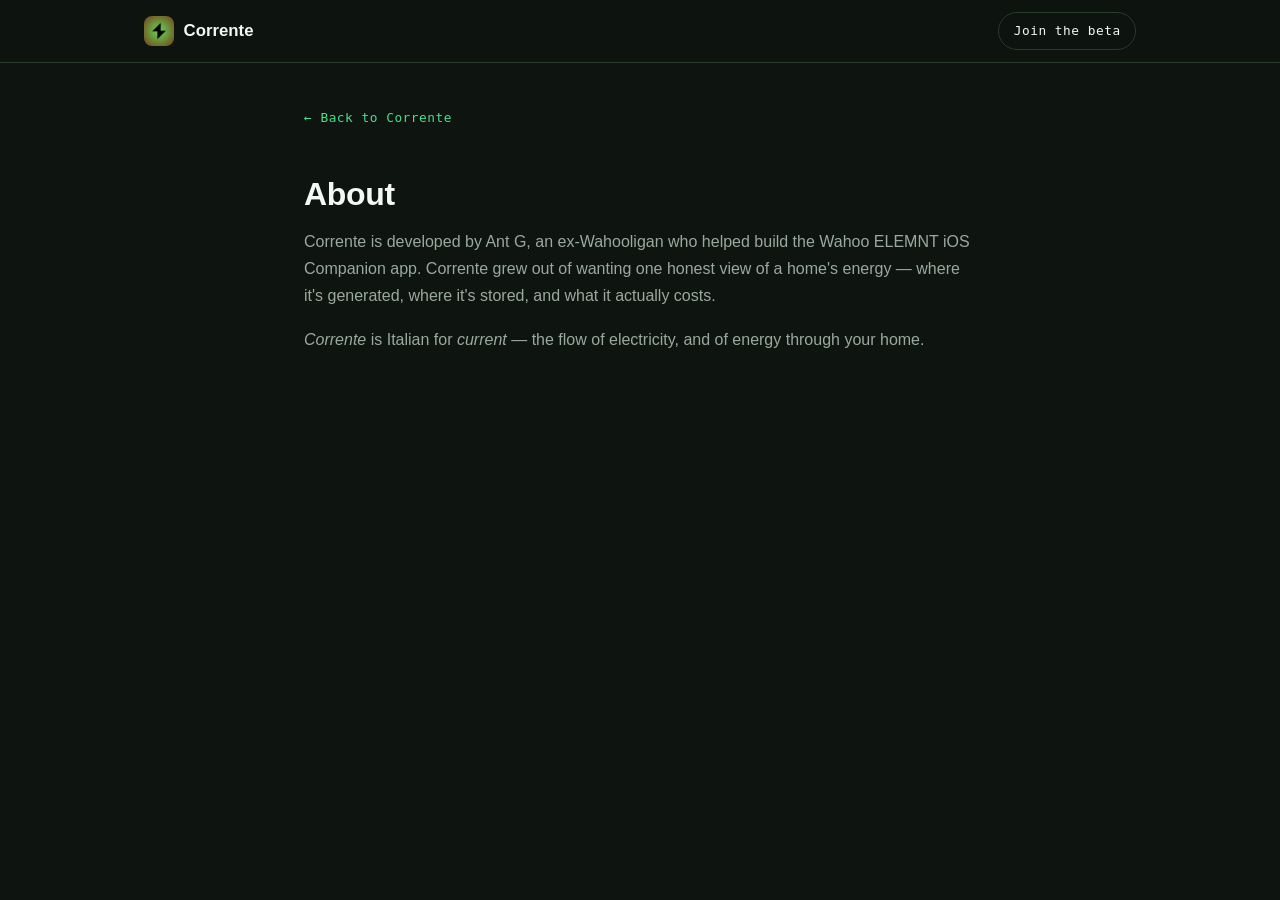
==== about.html @ 2350862c "Add Corrente marketing site Static site for the Corrente energy app, modelled on veloscope-web: - Da" ====
<!DOCTYPE html>
<html lang="en">
<head>
    <meta charset="utf-8">
    <meta name="viewport" content="width=device-width, initial-scale=1.0">
    <title>Corrente — About</title>
    <link rel="icon" type="image/png" href="images/icon.png">
    <link rel="stylesheet" href="styles.css?v=1">
</head>
<body>
    <nav class="site-nav">
        <div class="container">
            <a href="index.html" class="nav-brand">
                <img src="images/icon.png" alt="" width="30" height="30">
                Corrente
            </a>
            <!-- TODO: replace with your TestFlight public beta link -->
            <a href="https://testflight.apple.com/join/XXXXXXXX" class="nav-cta">Join the beta</a>
        </div>
    </nav>

    <main class="page">
        <a href="index.html" class="back-link">&larr; Back to Corrente</a>
        <h1>About</h1>
        <article>
            <p>Corrente is developed by Ant G, an ex-Wahooligan who helped build the Wahoo ELEMNT iOS Companion app. Corrente grew out of wanting one honest view of a home's energy — where it's generated, where it's stored, and what it actually costs.</p>
            <p><em>Corrente</em> is Italian for <em>current</em> — the flow of electricity, and of energy through your home.</p>
        </article>
    </main>
</body>
</html>
---- styles.css ----
/* ============================================================
   Corrente — "Your whole home's energy, in one view"
   Instrument-panel dark theme built from the app's own energy
   language: solar amber -> clean green -> grid blue.
   ============================================================ */

*,
*::before,
*::after {
    margin: 0;
    padding: 0;
    box-sizing: border-box;
}

:root {
    /* Surfaces */
    --ink: #0E140F;        /* instrument-panel base (green-tinted) */
    --panel: #161F18;      /* raised band / cards */
    --panel-2: #1E2A20;    /* cards on a panel band */
    --edge: #2A3A2D;       /* borders, dividers */

    /* Energy flow system */
    --clean: #48E08B;      /* battery / clean energy — signature accent */
    --solar: #F5B942;      /* solar generation */
    --grid: #5B9BD5;       /* grid import/export */
    --hot: #E5644D;        /* peak / high consumption */

    /* Type */
    --paper: #F4F7F5;      /* primary text */
    --muted: #9AA99F;      /* secondary text (AA on ink/panel) */

    /* Match the app: SF Pro for text, SF Mono for data */
    --font-display: -apple-system, BlinkMacSystemFont, "SF Pro Display", "Helvetica Neue", Arial, sans-serif;
    --font-body: -apple-system, BlinkMacSystemFont, "SF Pro Text", "Helvetica Neue", Arial, sans-serif;
    --font-mono: ui-monospace, SFMono-Regular, "SF Mono", Menlo, monospace;

    --maxw: 1040px;
    --radius: 14px;
}

/* ---- Base ---- */
html { scroll-behavior: smooth; }

body {
    font-family: var(--font-body);
    line-height: 1.7;
    color: var(--paper);
    background: var(--ink);
    -webkit-font-smoothing: antialiased;
    text-rendering: optimizeLegibility;
}

h1, h2, h3 {
    font-family: var(--font-display);
    line-height: 1.1;
    letter-spacing: -0.01em;
}

a { color: var(--clean); }

img { display: block; max-width: 100%; }

.container {
    max-width: var(--maxw);
    margin: 0 auto;
    padding: 0 1.5rem;
}

/* Mono eyebrow used across sections */
.kicker {
    display: inline-block;
    font-family: var(--font-mono);
    font-size: 0.75rem;
    font-weight: 500;
    letter-spacing: 0.22em;
    text-transform: uppercase;
    color: var(--clean);
}

/* Alternating band */
.band { background: var(--panel); }

/* Accessible focus */
:focus-visible {
    outline: 2px solid var(--clean);
    outline-offset: 3px;
    border-radius: 4px;
}

/* ---- Sticky nav ---- */
.site-nav {
    position: sticky;
    top: 0;
    z-index: 20;
    background: rgba(14, 20, 15, 0.82);
    backdrop-filter: saturate(140%) blur(12px);
    border-bottom: 1px solid var(--edge);
}

.site-nav .container {
    display: flex;
    align-items: center;
    justify-content: space-between;
    padding-top: 0.75rem;
    padding-bottom: 0.75rem;
}

.nav-brand {
    display: flex;
    align-items: center;
    gap: 0.6rem;
    font-family: var(--font-display);
    font-weight: 700;
    font-size: 1.05rem;
    color: var(--paper);
    text-decoration: none;
}

.nav-brand img {
    width: 30px;
    height: 30px;
    border-radius: 8px;
}

.nav-cta {
    font-family: var(--font-mono);
    font-size: 0.8rem;
    letter-spacing: 0.04em;
    color: var(--paper);
    text-decoration: none;
    border: 1px solid var(--edge);
    padding: 0.45rem 0.9rem;
    border-radius: 100px;
    transition: border-color 0.2s, color 0.2s;
}

.nav-cta:hover { border-color: var(--clean); color: var(--clean); }

/* ---- Hero ---- */
.hero {
    padding: 5rem 0 4.5rem;
    border-bottom: 1px solid var(--edge);
}

.hero .container {
    display: grid;
    grid-template-columns: 1.15fr 0.85fr;
    gap: 3rem;
    align-items: center;
}

.hero-copy .kicker { margin-bottom: 1.25rem; }

.hero h1 {
    font-size: clamp(2.5rem, 6vw, 4rem);
    font-weight: 700;
    line-height: 1.04;
    margin-bottom: 1.25rem;
}

.hero h1 .accent { color: var(--clean); }

.hero .lead {
    font-size: 1.2rem;
    color: var(--muted);
    max-width: 34ch;
    margin-bottom: 2rem;
}

.hero-actions {
    display: flex;
    flex-direction: column;
    align-items: flex-start;
    gap: 0.75rem;
}

/* TestFlight beta badge */
.tf-badge {
    display: inline-flex;
    align-items: center;
    gap: 0.6rem;
    font-family: var(--font-mono);
    font-size: 0.85rem;
    letter-spacing: 0.02em;
    color: var(--ink);
    background: var(--clean);
    padding: 0.7rem 1.25rem;
    border-radius: 100px;
    text-decoration: none;
    font-weight: 600;
    transition: transform 0.2s, box-shadow 0.2s;
}

.tf-badge:hover {
    transform: translateY(-1px);
    box-shadow: 0 8px 24px rgba(72, 224, 139, 0.25);
}

.price-line {
    font-family: var(--font-mono);
    font-size: 0.8rem;
    color: var(--muted);
    letter-spacing: 0.02em;
}

/* ---- Signature: live energy-flow diagram ---- */
.flow {
    justify-self: center;
    width: 100%;
    max-width: 320px;
    aspect-ratio: 1;
    background:
        radial-gradient(60% 60% at 50% 50%, rgba(72, 224, 139, 0.08), transparent 70%),
        var(--panel);
    border: 1px solid var(--edge);
    border-radius: var(--radius);
    position: relative;
    overflow: hidden;
}

/* central home hub */
.flow__home {
    position: absolute;
    top: 50%;
    left: 50%;
    width: 72px;
    height: 72px;
    margin: -36px 0 0 -36px;
    border-radius: 18px;
    background: var(--panel-2);
    border: 1px solid var(--edge);
    display: grid;
    place-items: center;
    font-family: var(--font-mono);
    font-size: 0.6rem;
    letter-spacing: 0.14em;
    color: var(--paper);
    box-shadow: 0 0 0 6px rgba(72, 224, 139, 0.06);
    z-index: 2;
}

/* the three source nodes */
.flow__node {
    position: absolute;
    display: grid;
    place-items: center;
    width: 54px;
    height: 54px;
    border-radius: 14px;
    background: var(--panel-2);
    border: 1px solid var(--edge);
    font-family: var(--font-mono);
    font-size: 0.55rem;
    letter-spacing: 0.1em;
    z-index: 2;
}

.flow__node--solar   { top: 8%;  left: 50%; margin-left: -27px; color: var(--solar); border-color: rgba(245, 185, 66, 0.4); }
.flow__node--battery { bottom: 12%; left: 12%; color: var(--clean); border-color: rgba(72, 224, 139, 0.4); }
.flow__node--grid    { bottom: 12%; right: 12%; color: var(--grid); border-color: rgba(91, 155, 213, 0.4); }

/* flow lanes — connect each node to the hub */
.flow__lane {
    position: absolute;
    left: 50%;
    top: 50%;
    height: 2px;
    transform-origin: left center;
    background: linear-gradient(90deg, var(--edge), rgba(42, 58, 45, 0.15));
    z-index: 1;
}

/* animated pulse riding each lane */
.flow__lane::after {
    content: "";
    position: absolute;
    top: 50%;
    width: 7px;
    height: 7px;
    margin-top: -3.5px;
    border-radius: 50%;
    left: 0;
}

.flow__lane--solar   { width: 33%; transform: rotate(-90deg); }
.flow__lane--battery { width: 30%; transform: rotate(150deg); }
.flow__lane--grid    { width: 30%; transform: rotate(30deg); }

.flow__lane--solar::after   { background: var(--solar); box-shadow: 0 0 10px var(--solar); }
.flow__lane--battery::after { background: var(--clean); box-shadow: 0 0 10px var(--clean); }
.flow__lane--grid::after    { background: var(--grid);  box-shadow: 0 0 10px var(--grid); }

@media (prefers-reduced-motion: no-preference) {
    /* solar flows IN to home; battery/grid pulse toward home too */
    .flow__lane--solar::after   { animation: flowIn 2.2s linear infinite; }
    .flow__lane--battery::after { animation: flowIn 2.8s linear infinite 0.6s; }
    .flow__lane--grid::after    { animation: flowIn 3.4s linear infinite 1.1s; }
}

@keyframes flowIn {
    /* travel from the source node (outer end) toward HOME (hub at 4%) */
    0%   { left: 92%; opacity: 0; }
    12%  { opacity: 1; }
    88%  { opacity: 1; }
    100% { left: 4%;  opacity: 0; }
}

/* ---- Spotlight: true cost ---- */
.spotlight { padding: 4.5rem 0; }

.spotlight .container {
    display: grid;
    grid-template-columns: 1.1fr 0.9fr;
    gap: 3rem;
    align-items: center;
}

.spotlight-copy .kicker { margin-bottom: 0.75rem; }

.spotlight-copy h2 {
    font-size: clamp(1.75rem, 4vw, 2.25rem);
    font-weight: 700;
    margin-bottom: 1rem;
}

.spotlight-copy p {
    color: var(--muted);
    font-size: 1.1rem;
}

.spotlight-list {
    list-style: none;
    display: flex;
    flex-direction: column;
    gap: 0.85rem;
}

.spotlight-list li {
    color: var(--muted);
    padding: 1rem 1.15rem;
    background: var(--panel-2);
    border: 1px solid var(--edge);
    border-left: 3px solid var(--clean);
    border-radius: var(--radius);
}

.spotlight-list li span {
    color: var(--paper);
    font-weight: 600;
}

/* ---- Section headers ---- */
.section-head {
    text-align: center;
    margin-bottom: 2.75rem;
}

.section-head .kicker { margin-bottom: 0.75rem; }

.section-head h2 {
    font-size: clamp(1.75rem, 4vw, 2.25rem);
    font-weight: 700;
}

.section-head p {
    color: var(--muted);
    font-size: 1.1rem;
    margin-top: 0.5rem;
}

/* ---- Features ---- */
.features { padding: 4.5rem 0; }

.feature-grid {
    display: grid;
    grid-template-columns: repeat(auto-fit, minmax(250px, 1fr));
    gap: 1.25rem;
}

.feature {
    padding: 1.5rem;
    border-radius: var(--radius);
    background: var(--panel);
    border: 1px solid var(--edge);
    transition: border-color 0.2s, transform 0.2s;
}

.feature:hover { border-color: var(--clean); transform: translateY(-2px); }

.feature h3 {
    font-size: 1.1rem;
    font-weight: 500;
    margin-bottom: 0.5rem;
    color: var(--paper);
}

.feature p { color: var(--muted); }

/* ---- Supported sources ---- */
.sources {
    padding: 4.5rem 0;
    text-align: center;
}

.sources h2 {
    font-size: clamp(1.75rem, 4vw, 2.25rem);
    font-weight: 700;
    margin-bottom: 0.75rem;
}

.sources > .container > p {
    color: var(--muted);
    font-size: 1.1rem;
    max-width: 46ch;
    margin: 0 auto 2.5rem;
}

.source-grid {
    display: grid;
    grid-template-columns: repeat(auto-fit, minmax(220px, 1fr));
    gap: 1.25rem;
    max-width: 760px;
    margin: 0 auto;
    text-align: left;
}

.source {
    padding: 1.5rem;
    border-radius: var(--radius);
    background: var(--panel-2);
    border: 1px solid var(--edge);
    border-left: 3px solid var(--clean);
}

.source h3 {
    font-size: 1.05rem;
    font-weight: 600;
    margin-bottom: 0.35rem;
    color: var(--paper);
}

.source p {
    color: var(--muted);
    font-size: 0.95rem;
}

/* ---- Privacy highlight ---- */
.privacy-note band { }

.privacy-note {
    padding: 4rem 0;
    text-align: center;
}

.privacy-note h2 {
    font-size: 1.5rem;
    font-weight: 700;
    margin-bottom: 1rem;
}

.privacy-note p {
    color: var(--muted);
    max-width: 52ch;
    margin: 0 auto 0.75rem;
    font-size: 1.05rem;
}

.privacy-note a { text-decoration: none; }
.privacy-note a:hover { text-decoration: underline; }

/* ---- Pricing / CTA ---- */
.pricing { padding: 4.5rem 0; text-align: center; }

.pricing h2 {
    font-size: 1.5rem;
    font-weight: 700;
    margin-bottom: 1rem;
}

.pricing p {
    color: var(--muted);
    max-width: 500px;
    margin: 0 auto 1.75rem;
    font-size: 1.1rem;
}

.pricing .hero-actions { align-items: center; }

/* ---- Footer ---- */
footer {
    border-top: 1px solid var(--edge);
    padding: 2.5rem 0;
}

footer nav {
    display: flex;
    justify-content: center;
    gap: 2rem;
    flex-wrap: wrap;
}

footer a {
    color: var(--muted);
    text-decoration: none;
    font-size: 0.95rem;
}

footer a:hover { color: var(--clean); }

/* ---- Shared sub-page (about / contact / privacy) ---- */
.page {
    max-width: 720px;
    margin: 0 auto;
    padding: 2.5rem 1.5rem 4rem;
}

.page h1 {
    font-size: 2rem;
    font-weight: 700;
    margin: 1.5rem 0 1rem;
}

.page h2 {
    font-size: 1.25rem;
    font-weight: 500;
    margin: 1.75rem 0 0.75rem;
}

.page p { color: var(--muted); margin-bottom: 1rem; }

.page a { color: var(--clean); text-decoration: none; }
.page a:hover { text-decoration: underline; }

.page section { margin-bottom: 0.5rem; }

.back-link {
    display: inline-block;
    font-family: var(--font-mono);
    font-size: 0.8rem;
    letter-spacing: 0.04em;
    margin-bottom: 1.5rem;
    color: var(--muted);
    text-decoration: none;
}

.back-link:hover { color: var(--clean); }

.page-image {
    width: 100%;
    height: auto;
    border-radius: var(--radius);
    border: 1px solid var(--edge);
    margin-bottom: 1.5rem;
}

/* ---- Responsive ---- */
@media (max-width: 768px) {
    .hero {
        padding: 3.5rem 0 3rem;
    }

    .hero .container {
        grid-template-columns: 1fr;
        gap: 2.5rem;
    }

    .hero-copy { order: 2; }
    .flow { order: 1; max-width: 280px; }

    .hero .lead { max-width: none; }

    .spotlight .container {
        grid-template-columns: 1fr;
        gap: 2rem;
    }
}

@media (max-width: 640px) {
    .features,
    .pricing,
    .sources,
    .privacy-note { padding: 3rem 0; }
}
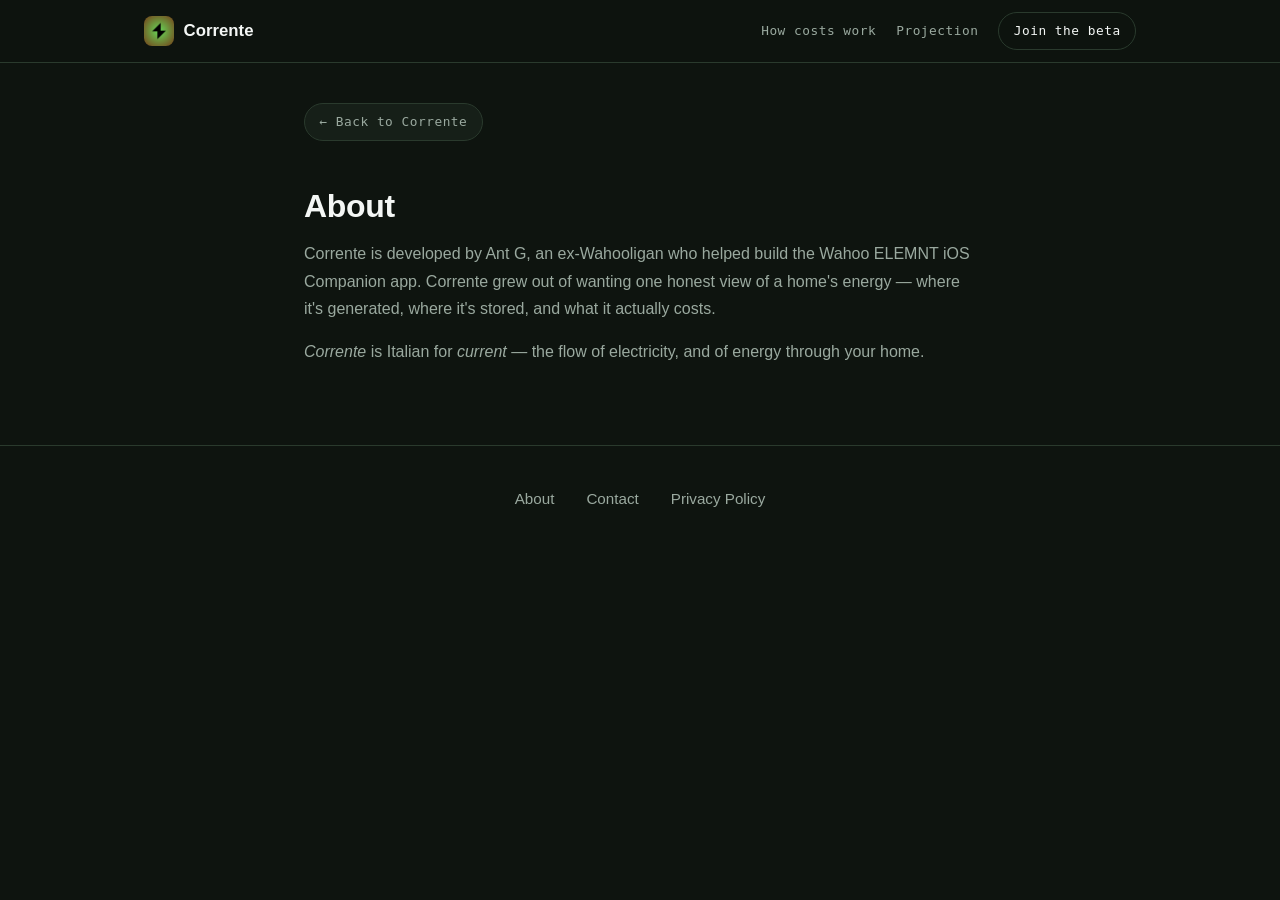
==== commit 9234426e: "Updated for generation allocation." ====
--- a/about.html
+++ b/about.html
@@ -4,8 +4,9 @@
     <meta charset="utf-8">
     <meta name="viewport" content="width=device-width, initial-scale=1.0">
     <title>Corrente — About</title>
+    <meta name="description" content="Corrente is an iOS app for whole-home energy — built by Ant G, an ex-Wahooligan, to give one honest view of what your energy costs.">
     <link rel="icon" type="image/png" href="images/icon.png">
-    <link rel="stylesheet" href="styles.css?v=1">
+    <link rel="stylesheet" href="styles.css?v=7">
 </head>
 <body>
     <nav class="site-nav">
@@ -14,8 +15,11 @@
                 <img src="images/icon.png" alt="" width="30" height="30">
                 Corrente
             </a>
-            <!-- TODO: replace with your TestFlight public beta link -->
-            <a href="https://testflight.apple.com/join/XXXXXXXX" class="nav-cta">Join the beta</a>
+            <div class="nav-links">
+                <a href="circuit-cost.html" class="nav-link">How costs work</a>
+                <a href="prediction.html" class="nav-link">Projection</a>
+                <a href="https://testflight.apple.com/join/Kmp21WzR" class="nav-cta">Join the beta</a>
+            </div>
         </div>
     </nav>
 
@@ -27,5 +31,15 @@
             <p><em>Corrente</em> is Italian for <em>current</em> — the flow of electricity, and of energy through your home.</p>
         </article>
     </main>
+
+    <footer>
+        <div class="container">
+            <nav>
+                <a href="about.html">About</a>
+                <a href="contact.html">Contact</a>
+                <a href="privacy-policy.html">Privacy Policy</a>
+            </nav>
+        </div>
+    </footer>
 </body>
 </html>
--- a/styles.css
+++ b/styles.css
@@ -121,6 +121,24 @@
     height: 30px;
     border-radius: 8px;
 }
+
+.nav-links {
+    display: flex;
+    align-items: center;
+    gap: 1.25rem;
+}
+
+.nav-link {
+    font-family: var(--font-mono);
+    font-size: 0.8rem;
+    letter-spacing: 0.04em;
+    color: var(--muted);
+    text-decoration: none;
+    transition: color 0.2s;
+}
+
+.nav-link:hover { color: var(--paper); }
+.nav-link.current { color: var(--clean); }
 
 .nav-cta {
     font-family: var(--font-mono);
@@ -203,106 +221,25 @@
     letter-spacing: 0.02em;
 }
 
-/* ---- Signature: live energy-flow diagram ---- */
-.flow {
+/* ---- Signature: live energy-flow diagram (real app capture) ---- */
+.hero-shot {
     justify-self: center;
     width: 100%;
-    max-width: 320px;
-    aspect-ratio: 1;
+    max-width: 340px;
+    padding: 1.25rem;
     background:
-        radial-gradient(60% 60% at 50% 50%, rgba(72, 224, 139, 0.08), transparent 70%),
-        var(--panel);
+        radial-gradient(60% 60% at 50% 45%, rgba(72, 224, 139, 0.10), transparent 70%),
+        #000;
     border: 1px solid var(--edge);
     border-radius: var(--radius);
-    position: relative;
     overflow: hidden;
-}
-
-/* central home hub */
-.flow__home {
-    position: absolute;
-    top: 50%;
-    left: 50%;
-    width: 72px;
-    height: 72px;
-    margin: -36px 0 0 -36px;
-    border-radius: 18px;
-    background: var(--panel-2);
-    border: 1px solid var(--edge);
-    display: grid;
-    place-items: center;
-    font-family: var(--font-mono);
-    font-size: 0.6rem;
-    letter-spacing: 0.14em;
-    color: var(--paper);
-    box-shadow: 0 0 0 6px rgba(72, 224, 139, 0.06);
-    z-index: 2;
-}
-
-/* the three source nodes */
-.flow__node {
-    position: absolute;
-    display: grid;
-    place-items: center;
-    width: 54px;
-    height: 54px;
-    border-radius: 14px;
-    background: var(--panel-2);
-    border: 1px solid var(--edge);
-    font-family: var(--font-mono);
-    font-size: 0.55rem;
-    letter-spacing: 0.1em;
-    z-index: 2;
-}
-
-.flow__node--solar   { top: 8%;  left: 50%; margin-left: -27px; color: var(--solar); border-color: rgba(245, 185, 66, 0.4); }
-.flow__node--battery { bottom: 12%; left: 12%; color: var(--clean); border-color: rgba(72, 224, 139, 0.4); }
-.flow__node--grid    { bottom: 12%; right: 12%; color: var(--grid); border-color: rgba(91, 155, 213, 0.4); }
-
-/* flow lanes — connect each node to the hub */
-.flow__lane {
-    position: absolute;
-    left: 50%;
-    top: 50%;
-    height: 2px;
-    transform-origin: left center;
-    background: linear-gradient(90deg, var(--edge), rgba(42, 58, 45, 0.15));
-    z-index: 1;
-}
-
-/* animated pulse riding each lane */
-.flow__lane::after {
-    content: "";
-    position: absolute;
-    top: 50%;
-    width: 7px;
-    height: 7px;
-    margin-top: -3.5px;
-    border-radius: 50%;
-    left: 0;
-}
-
-.flow__lane--solar   { width: 33%; transform: rotate(-90deg); }
-.flow__lane--battery { width: 30%; transform: rotate(150deg); }
-.flow__lane--grid    { width: 30%; transform: rotate(30deg); }
-
-.flow__lane--solar::after   { background: var(--solar); box-shadow: 0 0 10px var(--solar); }
-.flow__lane--battery::after { background: var(--clean); box-shadow: 0 0 10px var(--clean); }
-.flow__lane--grid::after    { background: var(--grid);  box-shadow: 0 0 10px var(--grid); }
-
-@media (prefers-reduced-motion: no-preference) {
-    /* solar flows IN to home; battery/grid pulse toward home too */
-    .flow__lane--solar::after   { animation: flowIn 2.2s linear infinite; }
-    .flow__lane--battery::after { animation: flowIn 2.8s linear infinite 0.6s; }
-    .flow__lane--grid::after    { animation: flowIn 3.4s linear infinite 1.1s; }
-}
-
-@keyframes flowIn {
-    /* travel from the source node (outer end) toward HOME (hub at 4%) */
-    0%   { left: 92%; opacity: 0; }
-    12%  { opacity: 1; }
-    88%  { opacity: 1; }
-    100% { left: 4%;  opacity: 0; }
+    box-shadow: 0 20px 50px rgba(0, 0, 0, 0.35);
+}
+
+.hero-shot img {
+    display: block;
+    width: 100%;
+    height: auto;
 }
 
 /* ---- Spotlight: true cost ---- */
@@ -347,6 +284,70 @@
 .spotlight-list li span {
     color: var(--paper);
     font-weight: 600;
+}
+
+.spotlight-cta,
+.pill-link {
+    margin-top: 1.5rem;
+}
+
+.spotlight-cta a,
+.pill-link a {
+    display: inline-flex;
+    align-items: center;
+    gap: 0.5rem;
+    font-family: var(--font-mono);
+    font-size: 0.85rem;
+    letter-spacing: 0.04em;
+    color: var(--clean);
+    text-decoration: none;
+    padding: 0.6rem 1.1rem;
+    border: 1px solid var(--clean);
+    border-radius: 100px;
+    transition: background 0.2s, color 0.2s;
+}
+
+.spotlight-cta a:hover,
+.pill-link a:hover {
+    background: var(--clean);
+    color: var(--ink);
+}
+
+/* ---- In-development callout ---- */
+.in-progress {
+    padding: 4rem 0;
+    text-align: center;
+}
+
+.in-progress .kicker { margin-bottom: 0.75rem; }
+
+.in-progress h2 {
+    font-size: clamp(1.6rem, 3.5vw, 2rem);
+    font-weight: 700;
+    margin-bottom: 1rem;
+}
+
+.in-progress p {
+    color: var(--muted);
+    max-width: 640px;
+    margin: 0 auto 0.85rem;
+}
+
+.in-progress .pill-link { margin-top: 1.75rem; }
+
+/* Headline proof line under the spotlight, spanning both columns */
+.spotlight-proof {
+    grid-column: 1 / -1;
+    display: flex;
+    flex-wrap: wrap;
+    align-items: center;
+    justify-content: center;
+    gap: 1.25rem;
+    margin-top: 1rem;
+    padding: 1.5rem;
+    background: var(--ink);
+    border: 1px solid var(--edge);
+    border-radius: var(--radius);
 }
 
 /* ---- Section headers ---- */
@@ -395,6 +396,108 @@
 }
 
 .feature p { color: var(--muted); }
+
+.feature-link {
+    margin-top: 0.9rem;
+    font-family: var(--font-mono);
+    font-size: 0.82rem;
+    letter-spacing: 0.02em;
+}
+
+.feature-link a {
+    color: var(--clean);
+    text-decoration: none;
+}
+
+.feature-link a:hover { text-decoration: underline; }
+
+/* ---- Showcase: real screenshots ---- */
+.showcase { padding: 4.5rem 0; }
+
+.shot-scroller {
+    display: flex;
+    align-items: center;
+    gap: 0.75rem;
+}
+
+.shot-nav {
+    flex: 0 0 auto;
+    width: 44px;
+    height: 44px;
+    border-radius: 50%;
+    border: 1px solid var(--edge);
+    background: var(--panel);
+    color: var(--paper);
+    font-size: 1.6rem;
+    line-height: 1;
+    display: flex;
+    align-items: center;
+    justify-content: center;
+    cursor: pointer;
+    transition: background 0.2s, border-color 0.2s, opacity 0.2s;
+}
+
+.shot-nav:hover { border-color: var(--clean); background: var(--edge); }
+.shot-nav:disabled { opacity: 0.35; pointer-events: none; }
+
+@media (max-width: 640px) {
+    .shot-nav { display: none; }
+}
+
+.shot-grid {
+    flex: 1;
+    min-width: 0;
+    display: flex;
+    gap: 1.75rem;
+    overflow-x: auto;
+    scroll-snap-type: x mandatory;
+    scroll-behavior: smooth;
+    padding-bottom: 1rem;
+    -webkit-overflow-scrolling: touch;
+    scrollbar-width: thin;
+    scrollbar-color: var(--edge) transparent;
+}
+
+.shot {
+    flex: 0 0 clamp(210px, 24vw, 255px);
+    scroll-snap-align: start;
+    display: flex;
+    flex-direction: column;
+    gap: 0.9rem;
+}
+
+.shot-frame {
+    background: #000;
+    border: 1px solid var(--edge);
+    border-radius: 22px;
+    padding: 0.4rem;
+    overflow: hidden;
+    box-shadow: 0 12px 32px rgba(0, 0, 0, 0.45);
+    transition: transform 0.2s, box-shadow 0.2s;
+}
+
+.shot-frame img {
+    display: block;
+    width: 100%;
+    height: auto;
+    border-radius: 18px;
+}
+
+.shot:hover .shot-frame {
+    transform: translateY(-3px);
+    box-shadow: 0 18px 40px rgba(0, 0, 0, 0.4);
+}
+
+.shot figcaption {
+    color: var(--muted);
+    font-size: 0.98rem;
+    padding: 0 0.25rem;
+}
+
+.shot figcaption span {
+    color: var(--paper);
+    font-weight: 600;
+}
 
 /* ---- Supported sources ---- */
 .sources {
@@ -439,6 +542,13 @@
     color: var(--paper);
 }
 
+.source h3 a {
+    color: inherit;
+    text-decoration: none;
+}
+
+.source h3 a:hover { color: var(--clean); }
+
 .source p {
     color: var(--muted);
     font-size: 0.95rem;
@@ -467,6 +577,28 @@
 
 .privacy-note a { text-decoration: none; }
 .privacy-note a:hover { text-decoration: underline; }
+
+/* ---- Roadmap ---- */
+.roadmap {
+    padding: 4rem 0;
+    text-align: center;
+}
+
+.roadmap h2 {
+    font-size: 1.5rem;
+    font-weight: 700;
+    margin-bottom: 1rem;
+}
+
+.roadmap p {
+    color: var(--muted);
+    max-width: 52ch;
+    margin: 0 auto 0.75rem;
+    font-size: 1.05rem;
+}
+
+.roadmap a { text-decoration: none; }
+.roadmap a:hover { text-decoration: underline; }
 
 /* ---- Pricing / CTA ---- */
 .pricing { padding: 4.5rem 0; text-align: center; }
@@ -533,17 +665,31 @@
 
 .page section { margin-bottom: 0.5rem; }
 
+/* Pill so it never reads as part of the heading or kicker that follows it. */
 .back-link {
-    display: inline-block;
+    display: inline-flex;
+    align-items: center;
+    gap: 0.45rem;
     font-family: var(--font-mono);
     font-size: 0.8rem;
     letter-spacing: 0.04em;
+    padding: 0.45rem 0.9rem;
     margin-bottom: 1.5rem;
     color: var(--muted);
     text-decoration: none;
-}
-
-.back-link:hover { color: var(--clean); }
+    background: var(--panel);
+    border: 1px solid var(--edge);
+    border-radius: 999px;
+    transition: border-color 0.2s, color 0.2s;
+}
+
+.back-link:hover {
+    color: var(--clean);
+    border-color: var(--clean);
+}
+
+.page .back-link { color: var(--muted); }
+.page .back-link:hover { color: var(--clean); text-decoration: none; }
 
 .page-image {
     width: 100%;
@@ -553,8 +699,207 @@
     margin-bottom: 1.5rem;
 }
 
+/* ---- Showcase footer link ---- */
+.showcase-more {
+    text-align: center;
+    margin-top: 3rem;
+    font-family: var(--font-mono);
+    font-size: 0.9rem;
+    letter-spacing: 0.02em;
+}
+
+.showcase-more a {
+    display: inline-flex;
+    align-items: center;
+    gap: 0.5rem;
+    padding: 0.75rem 1.5rem;
+    border: 1px solid var(--clean);
+    border-radius: 100px;
+    color: var(--clean);
+    font-weight: 600;
+    text-decoration: none;
+    transition: background 0.2s, color 0.2s, transform 0.2s, box-shadow 0.2s;
+}
+
+.showcase-more a:hover {
+    background: var(--clean);
+    color: var(--ink);
+    transform: translateY(-1px);
+    box-shadow: 0 8px 24px rgba(72, 224, 139, 0.25);
+}
+
+/* ---- Feature detail page (long screenshot) ---- */
+.feature-hero .container { grid-template-columns: 1fr; }
+.feature-hero .hero-copy { max-width: none; }
+.feature-hero .hero-copy .lead { max-width: none; }
+/* Back link and kicker are both small mono text — keep them clearly apart. */
+.feature-hero .back-link { margin-bottom: 2.25rem; }
+
+.feature-hero .hero-copy .kicker {
+    display: block;
+    margin-bottom: 1rem;
+}
+
+.feature-detail { padding: 4rem 0 4.5rem; }
+
+.feature-detail .container {
+    display: grid;
+    grid-template-columns: 1fr minmax(280px, 340px);
+    gap: 3.5rem;
+    align-items: start;
+}
+
+.detail-block { margin-bottom: 2.25rem; }
+.detail-block .kicker { margin-bottom: 0.5rem; }
+
+.detail-block h3 {
+    font-size: 1.2rem;
+    font-weight: 600;
+    margin-bottom: 0.5rem;
+}
+
+.detail-block p { color: var(--muted); }
+
+.detail-source {
+    margin-top: 0.6rem;
+    font-family: var(--font-mono);
+    font-size: 0.82rem;
+    letter-spacing: 0.02em;
+}
+
+.detail-source a { text-decoration: none; }
+.detail-source a:hover { text-decoration: underline; }
+
+.detail-shot {
+    position: sticky;
+    top: 2rem;
+    justify-self: center;
+    width: 100%;
+    padding: 1rem;
+    background:
+        radial-gradient(60% 45% at 50% 30%, rgba(72, 224, 139, 0.10), transparent 70%),
+        #000;
+    border: 1px solid var(--edge);
+    border-radius: var(--radius);
+    box-shadow: 0 20px 50px rgba(0, 0, 0, 0.35);
+}
+
+.detail-shot img {
+    width: 100%;
+    height: auto;
+    border-radius: 10px;
+}
+
+/* ---- Side-by-side comparison ---- */
+.compare { padding: 4.5rem 0; }
+
+.compare-grid {
+    display: grid;
+    grid-template-columns: repeat(2, 1fr);
+    gap: 2rem;
+    margin-bottom: 2.5rem;
+}
+
+.compare-card {
+    background: var(--panel-2);
+    border: 1px solid var(--edge);
+    border-radius: var(--radius);
+    padding: 1rem;
+}
+
+.compare-shot {
+    background: #000;
+    border-radius: 10px;
+    overflow: hidden;
+    margin-bottom: 1rem;
+}
+
+.compare-shot.light { background: #fff; }
+
+.compare-shot img { width: 100%; height: auto; }
+
+.compare-card figcaption span {
+    display: block;
+    font-family: var(--font-mono);
+    font-size: 0.78rem;
+    letter-spacing: 0.08em;
+    text-transform: uppercase;
+    color: var(--clean);
+    margin-bottom: 0.5rem;
+}
+
+.compare-card figcaption p {
+    color: var(--muted);
+    font-size: 0.95rem;
+}
+
+.compare-sum {
+    display: flex;
+    flex-wrap: wrap;
+    align-items: center;
+    justify-content: center;
+    gap: 1.25rem;
+    padding: 1.75rem 1.5rem;
+    background: var(--ink);
+    border: 1px solid var(--edge);
+    border-radius: var(--radius);
+}
+
+.sum-item {
+    display: flex;
+    flex-direction: column;
+    align-items: center;
+    gap: 0.35rem;
+    text-align: center;
+}
+
+.sum-label {
+    font-family: var(--font-mono);
+    font-size: 0.72rem;
+    letter-spacing: 0.08em;
+    text-transform: uppercase;
+    color: var(--muted);
+}
+
+.sum-value {
+    font-family: var(--font-mono);
+    font-size: 1.65rem;
+    color: var(--paper);
+}
+
+.sum-value.grid { color: var(--grid); }
+.sum-value.clean { color: var(--clean); }
+
+.sum-op {
+    font-family: var(--font-mono);
+    font-size: 1.25rem;
+    color: var(--muted);
+}
+
+.compare-note {
+    margin-top: 1.25rem;
+    text-align: center;
+    color: var(--muted);
+    font-size: 0.85rem;
+}
+
 /* ---- Responsive ---- */
 @media (max-width: 768px) {
+    .compare-grid { grid-template-columns: 1fr; }
+
+    .feature-detail .container {
+        grid-template-columns: 1fr;
+        gap: 2.5rem;
+    }
+
+    .detail-copy { order: 1; }
+
+    .detail-shot {
+        order: 2;
+        position: static;
+        max-width: 320px;
+    }
+
     .hero {
         padding: 3.5rem 0 3rem;
     }
@@ -565,7 +910,7 @@
     }
 
     .hero-copy { order: 2; }
-    .flow { order: 1; max-width: 280px; }
+    .hero-shot { order: 1; max-width: 300px; }
 
     .hero .lead { max-width: none; }
 
@@ -579,5 +924,6 @@
     .features,
     .pricing,
     .sources,
+    .roadmap,
     .privacy-note { padding: 3rem 0; }
 }
